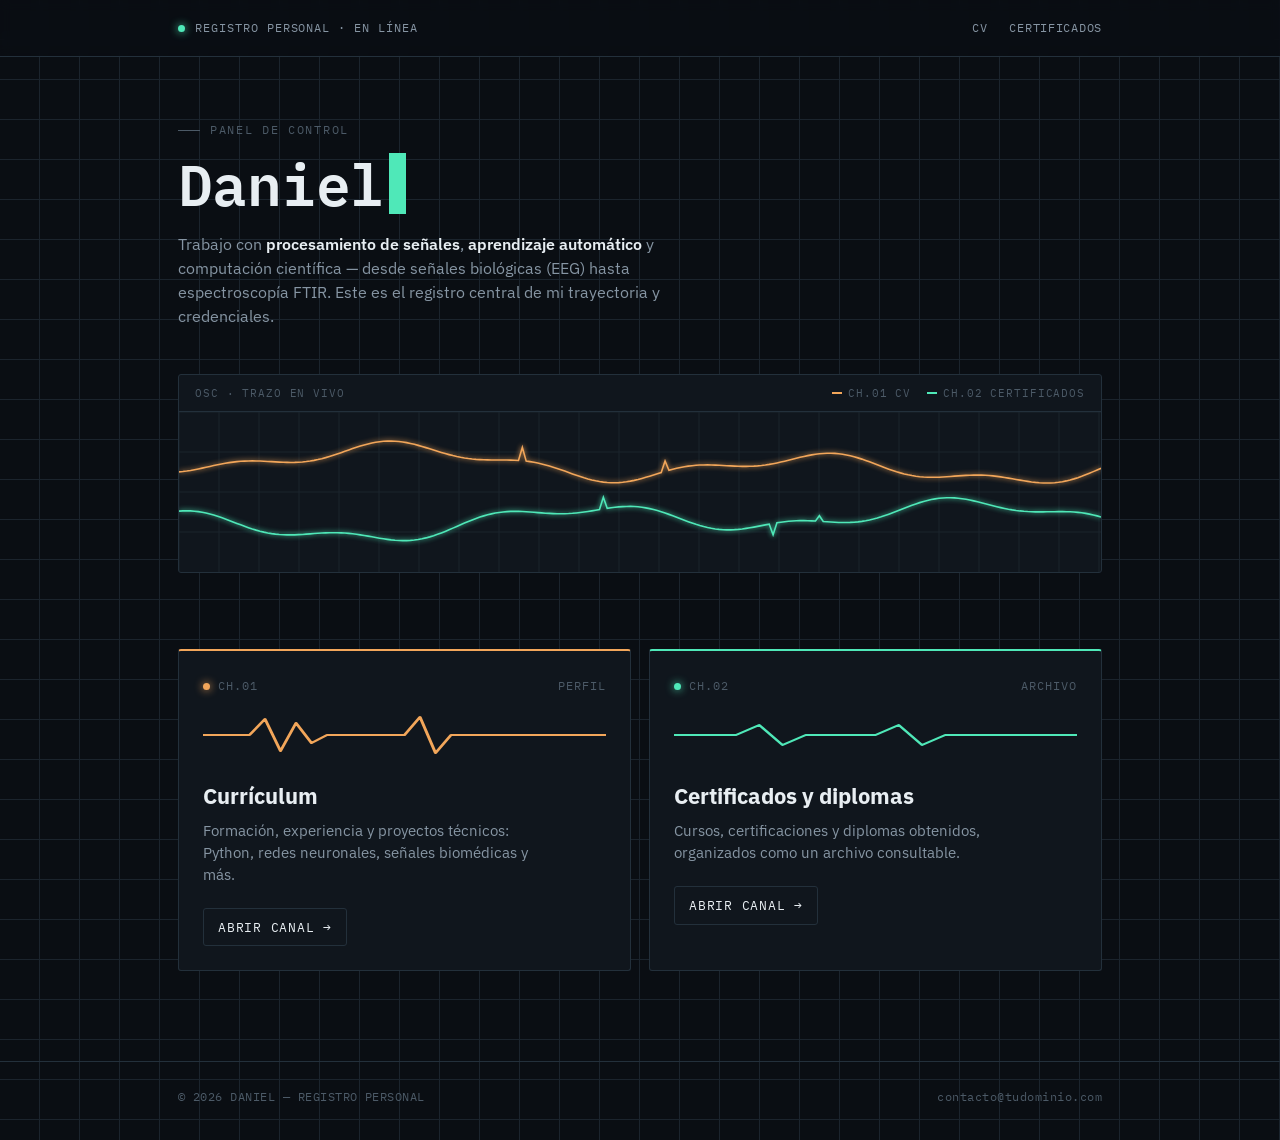
==== index.html @ ab11a5a4 "First commit" ====
<!DOCTYPE html>
<html lang="es">
<head>
<meta charset="UTF-8">
<meta name="viewport" content="width=device-width, initial-scale=1.0">
<title>Daniel — Registro personal</title>
<link rel="preconnect" href="https://fonts.googleapis.com">
<link href="https://fonts.googleapis.com/css2?family=IBM+Plex+Mono:wght@400;500;600&family=IBM+Plex+Sans:wght@400;500;600;700&display=swap" rel="stylesheet">
<link rel="stylesheet" href="styles.css">
<style>

  /* ============================================================
     HERO
     ============================================================ */
  .hero{
    padding: 64px 0 20px;
  }
  .hero h1{
    font-family: var(--font-mono);
    font-weight: 600;
    font-size: clamp(34px, 6vw, 58px);
    letter-spacing: -0.01em;
    line-height: 1.05;
  }
  .hero h1 .cursor{
    display:inline-block;
    width: 0.5ch;
    background: var(--ch2);
    margin-left: 4px;
    animation: blink 1.1s steps(1) infinite;
  }
  .hero p.role{
    margin-top: 18px;
    max-width: 560px;
    color: var(--fg-muted);
    font-size: 16px;
  }
  .hero p.role strong{ color:var(--fg); font-weight:600; }

  /* ============================================================
     SCOPE — trazo animado tipo EEG multicanal (elemento firma)
     ============================================================ */
  .scope{
    position: relative;
    margin-top: 46px;
    border: 1px solid var(--line);
    background: var(--bg-panel);
    border-radius: var(--radius);
    overflow: hidden;
  }
  .scope-head{
    display:flex; justify-content:space-between; align-items:center;
    padding: 10px 16px;
    border-bottom: 1px solid var(--line);
    font-family: var(--font-mono);
    font-size: 11px;
    letter-spacing: 0.08em;
    color: var(--fg-dim);
  }
  .scope-legend{ display:flex; gap:16px; }
  .scope-legend span{ display:flex; align-items:center; gap:6px; }
  .scope-legend i{ width:10px; height:2px; display:inline-block; }
  canvas#trace{
    display:block;
    width: 100%;
    height: 160px;
  }

  /* ============================================================
     CANALES — tarjetas de navegación (CV / Certificados)
     ============================================================ */
  .channels{
    margin-top: 56px;
    display:grid;
    grid-template-columns: 1fr 1fr;
    gap: 18px;
  }
  @media (max-width: 680px){
    .channels{ grid-template-columns: 1fr; }
  }
  .channel{
    position:relative;
    border: 1px solid var(--line);
    background: var(--bg-panel);
    border-radius: var(--radius);
    padding: 26px 24px 24px;
    transition: border-color .18s ease, transform .18s ease, background .18s ease;
  }
  .channel:hover{
    transform: translateY(-2px);
    background: var(--bg-panel-2);
  }
  .channel[data-ch="1"]{ border-top: 2px solid var(--ch1); }
  .channel[data-ch="2"]{ border-top: 2px solid var(--ch2); }

  .channel-top{
    display:flex; align-items:center; justify-content:space-between;
    font-family: var(--font-mono);
    font-size: 12px;
    letter-spacing: 0.08em;
    color: var(--fg-dim);
    margin-bottom: 18px;
  }
  .channel[data-ch="1"] .channel-top .dot{ background:var(--ch1); box-shadow:0 0 8px var(--ch1); }
  .channel[data-ch="2"] .channel-top .dot{ background:var(--ch2); box-shadow:0 0 8px var(--ch2); }
  .channel-top .dot{
    width:7px; height:7px; border-radius:50%; display:inline-block; margin-right:8px;
  }

  .channel h2{
    font-family: var(--font-sans);
    font-size: 22px;
    font-weight: 700;
    margin-bottom: 8px;
  }
  .channel p{
    color: var(--fg-muted);
    font-size: 14.5px;
    max-width: 40ch;
    margin-bottom: 22px;
  }

  .channel-icon{ width:100%; height:44px; margin-bottom:16px; }

  .open-link{
    display:inline-flex;
    align-items:center;
    gap: 8px;
    font-family: var(--font-mono);
    font-size: 12.5px;
    letter-spacing: 0.06em;
    padding: 9px 14px;
    border: 1px solid var(--line);
    border-radius: var(--radius);
    transition: border-color .15s ease, color .15s ease, gap .15s ease;
  }
  .channel[data-ch="1"] .open-link:hover{ border-color:var(--ch1); color:var(--ch1); gap:12px; }
  .channel[data-ch="2"] .open-link:hover{ border-color:var(--ch2); color:var(--ch2); gap:12px; }

  /* stretch link para toda la tarjeta */
  .channel a.stretch{ position:absolute; inset:0; z-index:1; }
  .channel .open-link{ position:relative; z-index:0; }
</style>
</head>
<body>

<header class="topbar">
  <div class="wrap">
    <div class="topbar-id"><span class="status-dot"></span> REGISTRO&nbsp;PERSONAL · EN&nbsp;LÍNEA</div>
    <nav>
      <a href="cv.html">CV</a>
      <a href="certificados.html">CERTIFICADOS</a>
    </nav>
  </div>
</header>

<main class="wrap">

  <section class="hero">
    <div class="eyebrow">Panel de control</div>
    <h1>Daniel<span class="cursor">&nbsp;</span></h1>
    <p class="role">
      Trabajo con <strong>procesamiento de señales</strong>, <strong>aprendizaje automático</strong>
      y computación científica — desde señales biológicas (EEG) hasta espectroscopía FTIR.
      Este es el registro central de mi trayectoria y credenciales.
    </p>

    <div class="scope">
      <div class="scope-head">
        <span>OSC · TRAZO&nbsp;EN&nbsp;VIVO</span>
        <div class="scope-legend">
          <span><i style="background:var(--ch1)"></i>CH.01 CV</span>
          <span><i style="background:var(--ch2)"></i>CH.02 CERTIFICADOS</span>
        </div>
      </div>
      <canvas id="trace"></canvas>
    </div>
  </section>

  <section class="channels" aria-label="Secciones del sitio">

    <article class="channel" data-ch="1">
      <a class="stretch" href="cv.html" aria-label="Abrir sección de currículum"></a>
      <div class="channel-top"><span><span class="dot"></span>CH.01</span><span>PERFIL</span></div>
      <svg class="channel-icon" viewBox="0 0 260 44" preserveAspectRatio="none" aria-hidden="true">
        <polyline points="0,22 30,22 40,6 50,38 60,10 70,30 80,22 130,22 140,4 150,40 160,22 260,22"
          fill="none" stroke="var(--ch1)" stroke-width="2" stroke-linejoin="round" stroke-linecap="round"/>
      </svg>
      <h2>Currículum</h2>
      <p>Formación, experiencia y proyectos técnicos: Python, redes neuronales, señales biomédicas y más.</p>
      <span class="open-link">ABRIR CANAL →</span>
    </article>

    <article class="channel" data-ch="2">
      <a class="stretch" href="certificados.html" aria-label="Abrir sección de certificados y diplomas"></a>
      <div class="channel-top"><span><span class="dot"></span>CH.02</span><span>ARCHIVO</span></div>
      <svg class="channel-icon" viewBox="0 0 260 44" preserveAspectRatio="none" aria-hidden="true">
        <polyline points="0,22 40,22 55,12 70,32 85,22 130,22 145,12 160,32 175,22 260,22"
          fill="none" stroke="var(--ch2)" stroke-width="2" stroke-linejoin="round" stroke-linecap="round"/>
      </svg>
      <h2>Certificados y diplomas</h2>
      <p>Cursos, certificaciones y diplomas obtenidos, organizados como un archivo consultable.</p>
      <span class="open-link">ABRIR CANAL →</span>
    </article>

  </section>

</main>

<footer>
  <div class="wrap">
    <p>© <span id="year"></span> DANIEL — REGISTRO PERSONAL</p>
    <p>contacto@tudominio.com</p>
  </div>
</footer>

<script>
  document.getElementById('year').textContent = new Date().getFullYear();

  // ---- Trazo tipo EEG/osciloscopio con dos canales -------------------
  const canvas = document.getElementById('trace');
  const ctx = canvas.getContext('2d');
  const reduceMotion = window.matchMedia('(prefers-reduced-motion: reduce)').matches;

  function resize(){
    const rect = canvas.getBoundingClientRect();
    canvas.width = rect.width * devicePixelRatio;
    canvas.height = rect.height * devicePixelRatio;
    ctx.setTransform(devicePixelRatio, 0, 0, devicePixelRatio, 0, 0);
  }
  window.addEventListener('resize', resize);
  resize();

  const gridColor = '#1B242D';
  const ch1Color = '#F2A65A';
  const ch2Color = '#4FE8B8';

  // genera un punto de ruido suave tipo señal biológica
  function makeGenerator(seed, spikeChance){
    let t = seed;
    return function(){
      t += 0.06;
      let v = Math.sin(t) * 0.35 + Math.sin(t * 2.7) * 0.15 + Math.sin(t * 0.31) * 0.2;
      if (Math.random() < spikeChance) v += (Math.random() - 0.5) * 0.9;
      return v;
    };
  }
  const gen1 = makeGenerator(0, 0.02);
  const gen2 = makeGenerator(10, 0.01);

  let buf1 = [];
  let buf2 = [];
  const N = 240;
  for (let i = 0; i < N; i++){ buf1.push(gen1()); buf2.push(gen2()); }

  function drawStatic(){
    const rect = canvas.getBoundingClientRect();
    const w = rect.width, h = rect.height;
    ctx.clearRect(0,0,w,h);
    drawGrid(w,h);
    drawLine(buf1, ch1Color, w, h, 0.32);
    drawLine(buf2, ch2Color, w, h, 0.68);
  }

  function drawGrid(w,h){
    ctx.strokeStyle = gridColor;
    ctx.lineWidth = 1;
    for(let x=0; x<w; x+=40){ ctx.beginPath(); ctx.moveTo(x,0); ctx.lineTo(x,h); ctx.stroke(); }
    for(let y=0; y<h; y+=40){ ctx.beginPath(); ctx.moveTo(0,y); ctx.lineTo(w,y); ctx.stroke(); }
  }

  function drawLine(buf, color, w, h, baselineRatio){
    const baseline = h * baselineRatio;
    const amp = h * 0.22;
    ctx.beginPath();
    ctx.strokeStyle = color;
    ctx.lineWidth = 1.6;
    ctx.shadowColor = color;
    ctx.shadowBlur = 5;
    for(let i=0; i<buf.length; i++){
      const x = (i/(buf.length-1)) * w;
      const y = baseline - buf[i] * amp;
      i === 0 ? ctx.moveTo(x,y) : ctx.lineTo(x,y);
    }
    ctx.stroke();
    ctx.shadowBlur = 0;
  }

  if (reduceMotion){
    drawStatic();
  } else {
    function tick(){
      buf1.shift(); buf1.push(gen1());
      buf2.shift(); buf2.push(gen2());
      drawStatic();
      requestAnimationFrame(tick);
    }
    tick();
  }
</script>
</body>
</html>
---- styles.css ----
/* ============================================================
   TOKENS
   Paleta inspirada en instrumentación científica: monitor EEG /
   osciloscopio en un laboratorio a oscuras.
   ============================================================ */
:root{
  --bg:            #0A0E13;
  --bg-panel:      #10161D;
  --bg-panel-2:    #141B23;
  --grid-line:     #1B242D;
  --fg:            #E8EEF2;
  --fg-muted:      #8695A3;
  --fg-dim:        #4C5A67;

  --ch1:           #F2A65A; /* canal CV — cálido, humano */
  --ch1-dim:       #6B5333;
  --ch2:           #4FE8B8; /* canal Certificados — verificado */
  --ch2-dim:       #2C6156;

  --line:          #23303B;
  --radius:        3px;

  --font-mono: 'IBM Plex Mono', ui-monospace, 'SFMono-Regular', Menlo, monospace;
  --font-sans: 'IBM Plex Sans', -apple-system, 'Segoe UI', sans-serif;
}

*{ box-sizing:border-box; margin:0; padding:0; }

html{ scroll-behavior:smooth; }

body{
  background:var(--bg);
  color:var(--fg);
  font-family:var(--font-sans);
  line-height:1.5;
  min-height:100vh;
  background-image:
    linear-gradient(var(--grid-line) 1px, transparent 1px),
    linear-gradient(90deg, var(--grid-line) 1px, transparent 1px);
  background-size: 40px 40px;
  background-position: -1px -1px;
}

a{ color:inherit; text-decoration:none; }

::selection{ background:var(--ch2-dim); color:var(--fg); }

:focus-visible{
  outline: 2px solid var(--ch2);
  outline-offset: 3px;
}

.wrap{
  max-width: 980px;
  margin: 0 auto;
  padding: 0 28px;
}

/* ============================================================
   HEADER / TOPBAR
   ============================================================ */
.topbar{
  border-bottom: 1px solid var(--line);
  background: rgba(10,14,19,0.85);
  backdrop-filter: blur(6px);
  position: sticky;
  top: 0;
  z-index: 20;
}
.topbar .wrap{
  display:flex;
  align-items:center;
  justify-content:space-between;
  height: 56px;
}
.topbar-id{
  font-family: var(--font-mono);
  font-size: 12px;
  letter-spacing: 0.08em;
  color: var(--fg-muted);
  display:flex;
  align-items:center;
  gap:10px;
}
.status-dot{
  width:7px; height:7px; border-radius:50%;
  background: var(--ch2);
  box-shadow: 0 0 8px var(--ch2);
  animation: blink 2.4s ease-in-out infinite;
}
@media (prefers-reduced-motion: reduce){
  .status-dot{ animation:none; }
}
@keyframes blink{
  0%,100%{ opacity:1; }
  50%{ opacity:0.35; }
}
.topbar nav{
  display:flex; gap:22px;
  font-family: var(--font-mono);
  font-size: 12px;
  letter-spacing: 0.06em;
  color: var(--fg-muted);
}
.topbar nav a:hover{ color:var(--fg); }

/* ============================================================
   LABELS / EYEBROWS
   ============================================================ */
.eyebrow{
  font-family: var(--font-mono);
  font-size: 12px;
  letter-spacing: 0.14em;
  text-transform: uppercase;
  color: var(--fg-dim);
  display:flex;
  align-items:center;
  gap:10px;
  margin-bottom: 14px;
}
.eyebrow::before{
  content:"";
  width: 22px; height: 1px;
  background: var(--fg-dim);
}

/* ============================================================
   FOOTER
   ============================================================ */
footer{
  border-top: 1px solid var(--line);
  margin-top: 90px;
}
footer .wrap{
  padding-top: 26px;
  padding-bottom: 34px;
  display:flex;
  justify-content:space-between;
  align-items:center;
  flex-wrap: wrap;
  gap: 12px;
}
footer p{
  font-family: var(--font-mono);
  font-size: 12px;
  color: var(--fg-dim);
  letter-spacing: 0.04em;
}
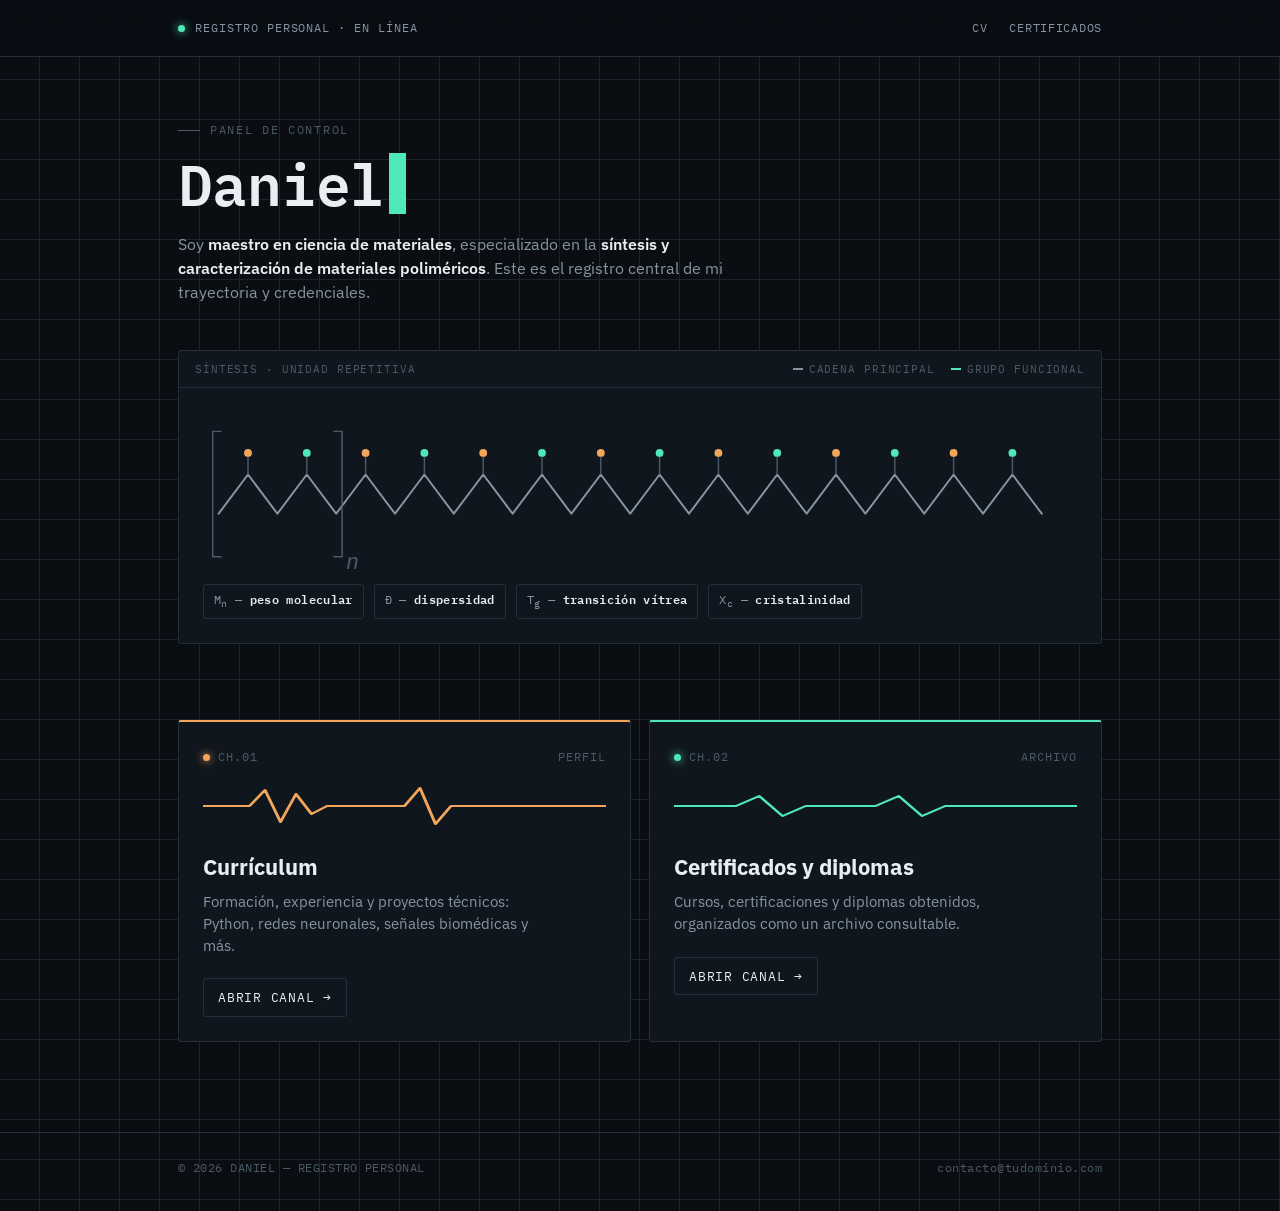
==== commit 954e5175: "index correction" ====
--- a/index.html
+++ b/index.html
@@ -38,7 +38,7 @@
   .hero p.role strong{ color:var(--fg); font-weight:600; }
 
   /* ============================================================
-     SCOPE — trazo animado tipo EEG multicanal (elemento firma)
+     PANEL DE SÍNTESIS — cadena polimérica (elemento firma)
      ============================================================ */
   .scope{
     position: relative;
@@ -60,11 +60,37 @@
   .scope-legend{ display:flex; gap:16px; }
   .scope-legend span{ display:flex; align-items:center; gap:6px; }
   .scope-legend i{ width:10px; height:2px; display:inline-block; }
-  canvas#trace{
-    display:block;
-    width: 100%;
-    height: 160px;
-  }
+
+  .polymer-panel{ padding: 26px 20px 20px; }
+  .polymer-svg{ display:block; width:100%; height:170px; overflow:visible; }
+  .polymer-svg .backbone{
+    fill:none; stroke:var(--fg-muted); stroke-width:2;
+    stroke-linecap:round; stroke-linejoin:round;
+  }
+  .polymer-svg .stub{ stroke:var(--fg-dim); stroke-width:1.5; }
+  .polymer-svg .bracket{ stroke:var(--fg-dim); stroke-width:1.5; fill:none; }
+  .polymer-svg .n-label{
+    font-family: var(--font-mono); font-style:italic; font-size:22px; fill:var(--fg-dim);
+  }
+  .polymer-svg .pendant{ animation: pulse 3.2s ease-in-out infinite; transform-origin: center; }
+  @media (prefers-reduced-motion: reduce){
+    .polymer-svg .pendant{ animation:none; }
+  }
+  @keyframes pulse{
+    0%,100%{ opacity:1; transform:scale(1); }
+    50%{ opacity:0.55; transform:scale(0.78); }
+  }
+
+  .readout-tags{
+    display:flex; flex-wrap:wrap; gap:10px;
+    padding: 0 4px 4px;
+  }
+  .readout-tags span{
+    font-family: var(--font-mono); font-size:11.5px; letter-spacing:.03em;
+    color: var(--fg-muted); border:1px solid var(--line); border-radius:var(--radius);
+    padding: 6px 10px;
+  }
+  .readout-tags span b{ color:var(--fg); font-weight:600; }
 
   /* ============================================================
      CANALES — tarjetas de navegación (CV / Certificados)
@@ -160,20 +186,75 @@
     <div class="eyebrow">Panel de control</div>
     <h1>Daniel<span class="cursor">&nbsp;</span></h1>
     <p class="role">
-      Trabajo con <strong>procesamiento de señales</strong>, <strong>aprendizaje automático</strong>
-      y computación científica — desde señales biológicas (EEG) hasta espectroscopía FTIR.
+      Soy <strong>maestro en ciencia de materiales</strong>, especializado en la
+      <strong>síntesis y caracterización de materiales poliméricos</strong>.
       Este es el registro central de mi trayectoria y credenciales.
     </p>
 
     <div class="scope">
       <div class="scope-head">
-        <span>OSC · TRAZO&nbsp;EN&nbsp;VIVO</span>
+        <span>SÍNTESIS · UNIDAD&nbsp;REPETITIVA</span>
         <div class="scope-legend">
-          <span><i style="background:var(--ch1)"></i>CH.01 CV</span>
-          <span><i style="background:var(--ch2)"></i>CH.02 CERTIFICADOS</span>
+          <span><i style="background:var(--fg-muted)"></i>CADENA PRINCIPAL</span>
+          <span><i style="background:var(--ch2)"></i>GRUPO FUNCIONAL</span>
         </div>
       </div>
-      <canvas id="trace"></canvas>
+
+      <div class="polymer-panel">
+        <svg class="polymer-svg" viewBox="0 0 900 170" preserveAspectRatio="xMidYMid meet" aria-hidden="true">
+          <path class="backbone"
+            d="M20,100 l30,-40 l30,40 l30,-40 l30,40 l30,-40 l30,40 l30,-40 l30,40 l30,-40 l30,40 l30,-40 l30,40 l30,-40 l30,40 l30,-40 l30,40 l30,-40 l30,40 l30,-40 l30,40 l30,-40 l30,40 l30,-40 l30,40 l30,-40 l30,40 l30,-40 l30,40"/>
+
+          <!-- brazos y grupos laterales en cada vértice superior -->
+          <g class="stub">
+            <line x1="50" y1="60" x2="50" y2="42"/>
+            <line x1="170" y1="60" x2="170" y2="42"/>
+            <line x1="290" y1="60" x2="290" y2="42"/>
+            <line x1="410" y1="60" x2="410" y2="42"/>
+            <line x1="530" y1="60" x2="530" y2="42"/>
+            <line x1="650" y1="60" x2="650" y2="42"/>
+            <line x1="770" y1="60" x2="770" y2="42"/>
+          </g>
+          <g class="stub">
+            <line x1="110" y1="60" x2="110" y2="42"/>
+            <line x1="230" y1="60" x2="230" y2="42"/>
+            <line x1="350" y1="60" x2="350" y2="42"/>
+            <line x1="470" y1="60" x2="470" y2="42"/>
+            <line x1="590" y1="60" x2="590" y2="42"/>
+            <line x1="710" y1="60" x2="710" y2="42"/>
+            <line x1="830" y1="60" x2="830" y2="42"/>
+          </g>
+
+          <g class="pendant" style="animation-delay:0s">
+            <circle cx="50" cy="38" r="4" fill="var(--ch1)"/>
+          </g>
+          <g class="pendant" style="animation-delay:.3s"><circle cx="110" cy="38" r="4" fill="var(--ch2)"/></g>
+          <g class="pendant" style="animation-delay:.6s"><circle cx="170" cy="38" r="4" fill="var(--ch1)"/></g>
+          <g class="pendant" style="animation-delay:.9s"><circle cx="230" cy="38" r="4" fill="var(--ch2)"/></g>
+          <g class="pendant" style="animation-delay:1.2s"><circle cx="290" cy="38" r="4" fill="var(--ch1)"/></g>
+          <g class="pendant" style="animation-delay:1.5s"><circle cx="350" cy="38" r="4" fill="var(--ch2)"/></g>
+          <g class="pendant" style="animation-delay:1.8s"><circle cx="410" cy="38" r="4" fill="var(--ch1)"/></g>
+          <g class="pendant" style="animation-delay:2.1s"><circle cx="470" cy="38" r="4" fill="var(--ch2)"/></g>
+          <g class="pendant" style="animation-delay:2.4s"><circle cx="530" cy="38" r="4" fill="var(--ch1)"/></g>
+          <g class="pendant" style="animation-delay:2.7s"><circle cx="590" cy="38" r="4" fill="var(--ch2)"/></g>
+          <g class="pendant" style="animation-delay:3.0s"><circle cx="650" cy="38" r="4" fill="var(--ch1)"/></g>
+          <g class="pendant" style="animation-delay:.15s"><circle cx="710" cy="38" r="4" fill="var(--ch2)"/></g>
+          <g class="pendant" style="animation-delay:.45s"><circle cx="770" cy="38" r="4" fill="var(--ch1)"/></g>
+          <g class="pendant" style="animation-delay:.75s"><circle cx="830" cy="38" r="4" fill="var(--ch2)"/></g>
+
+          <!-- notación de unidad repetitiva: corchetes + subíndice n -->
+          <path class="bracket" d="M23,16 L14,16 L14,144 L23,144"/>
+          <path class="bracket" d="M137,16 L146,16 L146,144 L137,144"/>
+          <text class="n-label" x="150" y="156">n</text>
+        </svg>
+
+        <div class="readout-tags">
+          <span>M<sub>n</sub> — <b>peso molecular</b></span>
+          <span>Đ — <b>dispersidad</b></span>
+          <span>T<sub>g</sub> — <b>transición vítrea</b></span>
+          <span>X<sub>c</sub> — <b>cristalinidad</b></span>
+        </div>
+      </div>
     </div>
   </section>
 
@@ -216,87 +297,6 @@
 
 <script>
   document.getElementById('year').textContent = new Date().getFullYear();
-
-  // ---- Trazo tipo EEG/osciloscopio con dos canales -------------------
-  const canvas = document.getElementById('trace');
-  const ctx = canvas.getContext('2d');
-  const reduceMotion = window.matchMedia('(prefers-reduced-motion: reduce)').matches;
-
-  function resize(){
-    const rect = canvas.getBoundingClientRect();
-    canvas.width = rect.width * devicePixelRatio;
-    canvas.height = rect.height * devicePixelRatio;
-    ctx.setTransform(devicePixelRatio, 0, 0, devicePixelRatio, 0, 0);
-  }
-  window.addEventListener('resize', resize);
-  resize();
-
-  const gridColor = '#1B242D';
-  const ch1Color = '#F2A65A';
-  const ch2Color = '#4FE8B8';
-
-  // genera un punto de ruido suave tipo señal biológica
-  function makeGenerator(seed, spikeChance){
-    let t = seed;
-    return function(){
-      t += 0.06;
-      let v = Math.sin(t) * 0.35 + Math.sin(t * 2.7) * 0.15 + Math.sin(t * 0.31) * 0.2;
-      if (Math.random() < spikeChance) v += (Math.random() - 0.5) * 0.9;
-      return v;
-    };
-  }
-  const gen1 = makeGenerator(0, 0.02);
-  const gen2 = makeGenerator(10, 0.01);
-
-  let buf1 = [];
-  let buf2 = [];
-  const N = 240;
-  for (let i = 0; i < N; i++){ buf1.push(gen1()); buf2.push(gen2()); }
-
-  function drawStatic(){
-    const rect = canvas.getBoundingClientRect();
-    const w = rect.width, h = rect.height;
-    ctx.clearRect(0,0,w,h);
-    drawGrid(w,h);
-    drawLine(buf1, ch1Color, w, h, 0.32);
-    drawLine(buf2, ch2Color, w, h, 0.68);
-  }
-
-  function drawGrid(w,h){
-    ctx.strokeStyle = gridColor;
-    ctx.lineWidth = 1;
-    for(let x=0; x<w; x+=40){ ctx.beginPath(); ctx.moveTo(x,0); ctx.lineTo(x,h); ctx.stroke(); }
-    for(let y=0; y<h; y+=40){ ctx.beginPath(); ctx.moveTo(0,y); ctx.lineTo(w,y); ctx.stroke(); }
-  }
-
-  function drawLine(buf, color, w, h, baselineRatio){
-    const baseline = h * baselineRatio;
-    const amp = h * 0.22;
-    ctx.beginPath();
-    ctx.strokeStyle = color;
-    ctx.lineWidth = 1.6;
-    ctx.shadowColor = color;
-    ctx.shadowBlur = 5;
-    for(let i=0; i<buf.length; i++){
-      const x = (i/(buf.length-1)) * w;
-      const y = baseline - buf[i] * amp;
-      i === 0 ? ctx.moveTo(x,y) : ctx.lineTo(x,y);
-    }
-    ctx.stroke();
-    ctx.shadowBlur = 0;
-  }
-
-  if (reduceMotion){
-    drawStatic();
-  } else {
-    function tick(){
-      buf1.shift(); buf1.push(gen1());
-      buf2.shift(); buf2.push(gen2());
-      drawStatic();
-      requestAnimationFrame(tick);
-    }
-    tick();
-  }
 </script>
 </body>
 </html>
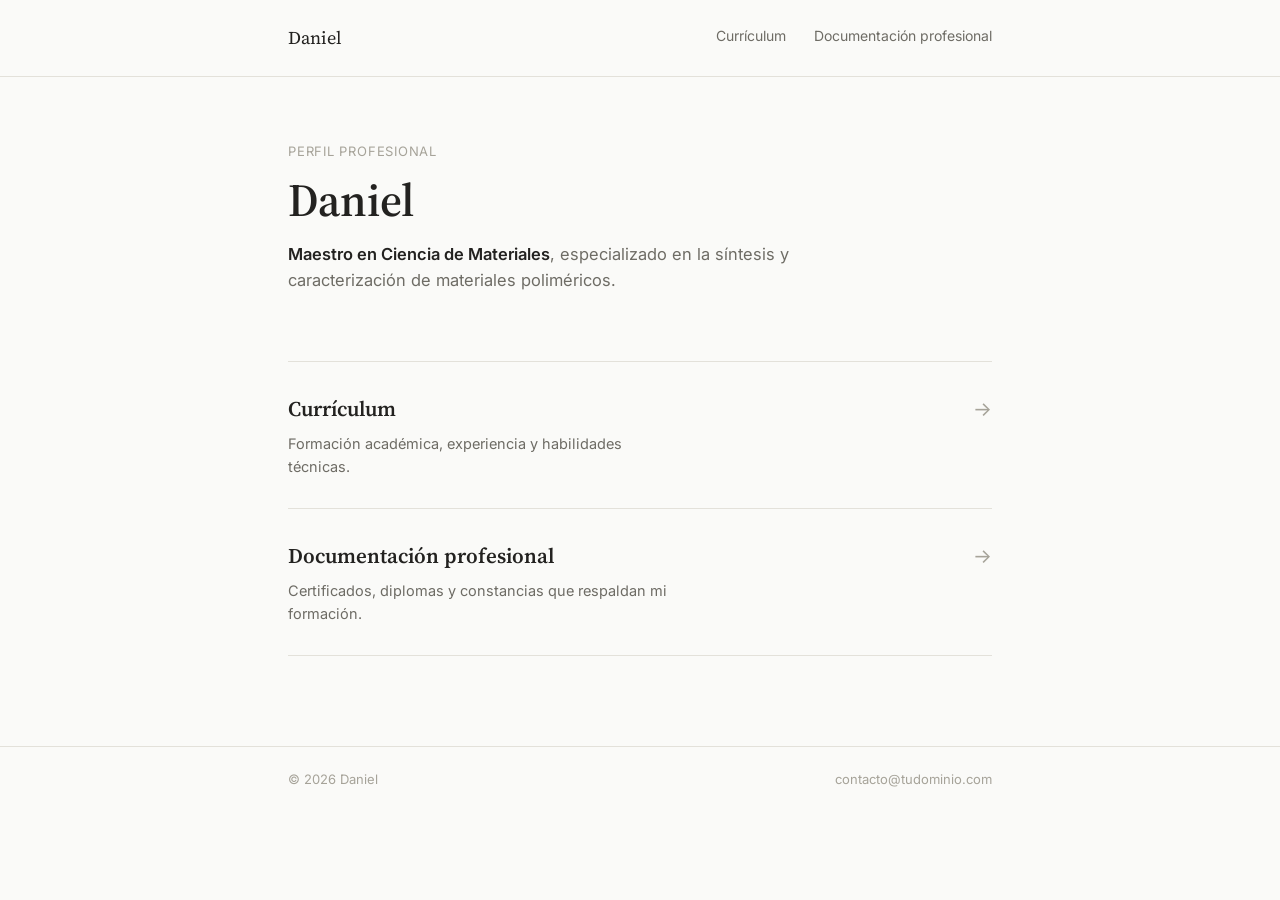
==== commit d0c97edc: "reworked commit" ====
--- a/index.html
+++ b/index.html
@@ -3,179 +3,71 @@
 <head>
 <meta charset="UTF-8">
 <meta name="viewport" content="width=device-width, initial-scale=1.0">
-<title>Daniel — Registro personal</title>
+<title>Daniel — Perfil profesional</title>
 <link rel="preconnect" href="https://fonts.googleapis.com">
-<link href="https://fonts.googleapis.com/css2?family=IBM+Plex+Mono:wght@400;500;600&family=IBM+Plex+Sans:wght@400;500;600;700&display=swap" rel="stylesheet">
+<link href="https://fonts.googleapis.com/css2?family=Source+Serif+4:opsz,wght@8..60,400;8..60,600&family=Inter:wght@400;500;600&display=swap" rel="stylesheet">
 <link rel="stylesheet" href="styles.css">
 <style>
+  .hero{ padding: 64px 0 12px; }
+  .hero h1{
+    font-family: var(--font-serif);
+    font-weight: 600;
+    font-size: clamp(32px, 5.5vw, 46px);
+    line-height: 1.15;
+    color: var(--text);
+  }
+  .hero p.subtitle{
+    margin-top: 14px;
+    max-width: 54ch;
+    color: var(--text-muted);
+    font-size: 16.5px;
+  }
+  .hero p.subtitle strong{ color: var(--text); font-weight:600; }
 
-  /* ============================================================
-     HERO
-     ============================================================ */
-  .hero{
-    padding: 64px 0 20px;
+  .index-list{
+    margin-top: 56px;
+    border-top: 1px solid var(--border);
   }
-  .hero h1{
-    font-family: var(--font-mono);
+  .index-item{
+    display:flex;
+    align-items:baseline;
+    justify-content:space-between;
+    gap: 24px;
+    padding: 30px 0;
+    border-bottom: 1px solid var(--border);
+    transition: padding-left .15s ease;
+  }
+  .index-item:hover{ padding-left: 6px; }
+  .index-item .item-main h2{
+    font-family: var(--font-serif);
+    font-size: 21px;
     font-weight: 600;
-    font-size: clamp(34px, 6vw, 58px);
-    letter-spacing: -0.01em;
-    line-height: 1.05;
+    margin-bottom: 6px;
   }
-  .hero h1 .cursor{
-    display:inline-block;
-    width: 0.5ch;
-    background: var(--ch2);
-    margin-left: 4px;
-    animation: blink 1.1s steps(1) infinite;
+  .index-item .item-main p{
+    color: var(--text-muted);
+    font-size: 14.5px;
+    max-width: 44ch;
   }
-  .hero p.role{
-    margin-top: 18px;
-    max-width: 560px;
-    color: var(--fg-muted);
-    font-size: 16px;
+  .index-item .item-arrow{
+    font-size: 20px;
+    color: var(--text-dim);
+    transition: color .15s ease, transform .15s ease;
+    white-space: nowrap;
   }
-  .hero p.role strong{ color:var(--fg); font-weight:600; }
-
-  /* ============================================================
-     PANEL DE SÍNTESIS — cadena polimérica (elemento firma)
-     ============================================================ */
-  .scope{
-    position: relative;
-    margin-top: 46px;
-    border: 1px solid var(--line);
-    background: var(--bg-panel);
-    border-radius: var(--radius);
-    overflow: hidden;
-  }
-  .scope-head{
-    display:flex; justify-content:space-between; align-items:center;
-    padding: 10px 16px;
-    border-bottom: 1px solid var(--line);
-    font-family: var(--font-mono);
-    font-size: 11px;
-    letter-spacing: 0.08em;
-    color: var(--fg-dim);
-  }
-  .scope-legend{ display:flex; gap:16px; }
-  .scope-legend span{ display:flex; align-items:center; gap:6px; }
-  .scope-legend i{ width:10px; height:2px; display:inline-block; }
-
-  .polymer-panel{ padding: 26px 20px 20px; }
-  .polymer-svg{ display:block; width:100%; height:170px; overflow:visible; }
-  .polymer-svg .backbone{
-    fill:none; stroke:var(--fg-muted); stroke-width:2;
-    stroke-linecap:round; stroke-linejoin:round;
-  }
-  .polymer-svg .stub{ stroke:var(--fg-dim); stroke-width:1.5; }
-  .polymer-svg .bracket{ stroke:var(--fg-dim); stroke-width:1.5; fill:none; }
-  .polymer-svg .n-label{
-    font-family: var(--font-mono); font-style:italic; font-size:22px; fill:var(--fg-dim);
-  }
-  .polymer-svg .pendant{ animation: pulse 3.2s ease-in-out infinite; transform-origin: center; }
-  @media (prefers-reduced-motion: reduce){
-    .polymer-svg .pendant{ animation:none; }
-  }
-  @keyframes pulse{
-    0%,100%{ opacity:1; transform:scale(1); }
-    50%{ opacity:0.55; transform:scale(0.78); }
-  }
-
-  .readout-tags{
-    display:flex; flex-wrap:wrap; gap:10px;
-    padding: 0 4px 4px;
-  }
-  .readout-tags span{
-    font-family: var(--font-mono); font-size:11.5px; letter-spacing:.03em;
-    color: var(--fg-muted); border:1px solid var(--line); border-radius:var(--radius);
-    padding: 6px 10px;
-  }
-  .readout-tags span b{ color:var(--fg); font-weight:600; }
-
-  /* ============================================================
-     CANALES — tarjetas de navegación (CV / Certificados)
-     ============================================================ */
-  .channels{
-    margin-top: 56px;
-    display:grid;
-    grid-template-columns: 1fr 1fr;
-    gap: 18px;
-  }
-  @media (max-width: 680px){
-    .channels{ grid-template-columns: 1fr; }
-  }
-  .channel{
-    position:relative;
-    border: 1px solid var(--line);
-    background: var(--bg-panel);
-    border-radius: var(--radius);
-    padding: 26px 24px 24px;
-    transition: border-color .18s ease, transform .18s ease, background .18s ease;
-  }
-  .channel:hover{
-    transform: translateY(-2px);
-    background: var(--bg-panel-2);
-  }
-  .channel[data-ch="1"]{ border-top: 2px solid var(--ch1); }
-  .channel[data-ch="2"]{ border-top: 2px solid var(--ch2); }
-
-  .channel-top{
-    display:flex; align-items:center; justify-content:space-between;
-    font-family: var(--font-mono);
-    font-size: 12px;
-    letter-spacing: 0.08em;
-    color: var(--fg-dim);
-    margin-bottom: 18px;
-  }
-  .channel[data-ch="1"] .channel-top .dot{ background:var(--ch1); box-shadow:0 0 8px var(--ch1); }
-  .channel[data-ch="2"] .channel-top .dot{ background:var(--ch2); box-shadow:0 0 8px var(--ch2); }
-  .channel-top .dot{
-    width:7px; height:7px; border-radius:50%; display:inline-block; margin-right:8px;
-  }
-
-  .channel h2{
-    font-family: var(--font-sans);
-    font-size: 22px;
-    font-weight: 700;
-    margin-bottom: 8px;
-  }
-  .channel p{
-    color: var(--fg-muted);
-    font-size: 14.5px;
-    max-width: 40ch;
-    margin-bottom: 22px;
-  }
-
-  .channel-icon{ width:100%; height:44px; margin-bottom:16px; }
-
-  .open-link{
-    display:inline-flex;
-    align-items:center;
-    gap: 8px;
-    font-family: var(--font-mono);
-    font-size: 12.5px;
-    letter-spacing: 0.06em;
-    padding: 9px 14px;
-    border: 1px solid var(--line);
-    border-radius: var(--radius);
-    transition: border-color .15s ease, color .15s ease, gap .15s ease;
-  }
-  .channel[data-ch="1"] .open-link:hover{ border-color:var(--ch1); color:var(--ch1); gap:12px; }
-  .channel[data-ch="2"] .open-link:hover{ border-color:var(--ch2); color:var(--ch2); gap:12px; }
-
-  /* stretch link para toda la tarjeta */
-  .channel a.stretch{ position:absolute; inset:0; z-index:1; }
-  .channel .open-link{ position:relative; z-index:0; }
+  .index-item:hover .item-arrow{ color: var(--accent); transform: translateX(3px); }
+  .index-item a.stretch{ position:absolute; inset:0; }
+  .index-item{ position:relative; }
 </style>
 </head>
 <body>
 
 <header class="topbar">
   <div class="wrap">
-    <div class="topbar-id"><span class="status-dot"></span> REGISTRO&nbsp;PERSONAL · EN&nbsp;LÍNEA</div>
+    <div class="brand">Daniel</div>
     <nav>
-      <a href="cv.html">CV</a>
-      <a href="certificados.html">CERTIFICADOS</a>
+      <a href="cv.html">Currículum</a>
+      <a href="certificados.html">Documentación profesional</a>
     </nav>
   </div>
 </header>
@@ -183,105 +75,32 @@
 <main class="wrap">
 
   <section class="hero">
-    <div class="eyebrow">Panel de control</div>
-    <h1>Daniel<span class="cursor">&nbsp;</span></h1>
-    <p class="role">
-      Soy <strong>maestro en ciencia de materiales</strong>, especializado en la
-      <strong>síntesis y caracterización de materiales poliméricos</strong>.
-      Este es el registro central de mi trayectoria y credenciales.
+    <p class="eyebrow">Perfil profesional</p>
+    <h1>Daniel</h1>
+    <p class="subtitle">
+      <strong>Maestro en Ciencia de Materiales</strong>, especializado en la
+      síntesis y caracterización de materiales poliméricos.
     </p>
-
-    <div class="scope">
-      <div class="scope-head">
-        <span>SÍNTESIS · UNIDAD&nbsp;REPETITIVA</span>
-        <div class="scope-legend">
-          <span><i style="background:var(--fg-muted)"></i>CADENA PRINCIPAL</span>
-          <span><i style="background:var(--ch2)"></i>GRUPO FUNCIONAL</span>
-        </div>
-      </div>
-
-      <div class="polymer-panel">
-        <svg class="polymer-svg" viewBox="0 0 900 170" preserveAspectRatio="xMidYMid meet" aria-hidden="true">
-          <path class="backbone"
-            d="M20,100 l30,-40 l30,40 l30,-40 l30,40 l30,-40 l30,40 l30,-40 l30,40 l30,-40 l30,40 l30,-40 l30,40 l30,-40 l30,40 l30,-40 l30,40 l30,-40 l30,40 l30,-40 l30,40 l30,-40 l30,40 l30,-40 l30,40 l30,-40 l30,40 l30,-40 l30,40"/>
-
-          <!-- brazos y grupos laterales en cada vértice superior -->
-          <g class="stub">
-            <line x1="50" y1="60" x2="50" y2="42"/>
-            <line x1="170" y1="60" x2="170" y2="42"/>
-            <line x1="290" y1="60" x2="290" y2="42"/>
-            <line x1="410" y1="60" x2="410" y2="42"/>
-            <line x1="530" y1="60" x2="530" y2="42"/>
-            <line x1="650" y1="60" x2="650" y2="42"/>
-            <line x1="770" y1="60" x2="770" y2="42"/>
-          </g>
-          <g class="stub">
-            <line x1="110" y1="60" x2="110" y2="42"/>
-            <line x1="230" y1="60" x2="230" y2="42"/>
-            <line x1="350" y1="60" x2="350" y2="42"/>
-            <line x1="470" y1="60" x2="470" y2="42"/>
-            <line x1="590" y1="60" x2="590" y2="42"/>
-            <line x1="710" y1="60" x2="710" y2="42"/>
-            <line x1="830" y1="60" x2="830" y2="42"/>
-          </g>
-
-          <g class="pendant" style="animation-delay:0s">
-            <circle cx="50" cy="38" r="4" fill="var(--ch1)"/>
-          </g>
-          <g class="pendant" style="animation-delay:.3s"><circle cx="110" cy="38" r="4" fill="var(--ch2)"/></g>
-          <g class="pendant" style="animation-delay:.6s"><circle cx="170" cy="38" r="4" fill="var(--ch1)"/></g>
-          <g class="pendant" style="animation-delay:.9s"><circle cx="230" cy="38" r="4" fill="var(--ch2)"/></g>
-          <g class="pendant" style="animation-delay:1.2s"><circle cx="290" cy="38" r="4" fill="var(--ch1)"/></g>
-          <g class="pendant" style="animation-delay:1.5s"><circle cx="350" cy="38" r="4" fill="var(--ch2)"/></g>
-          <g class="pendant" style="animation-delay:1.8s"><circle cx="410" cy="38" r="4" fill="var(--ch1)"/></g>
-          <g class="pendant" style="animation-delay:2.1s"><circle cx="470" cy="38" r="4" fill="var(--ch2)"/></g>
-          <g class="pendant" style="animation-delay:2.4s"><circle cx="530" cy="38" r="4" fill="var(--ch1)"/></g>
-          <g class="pendant" style="animation-delay:2.7s"><circle cx="590" cy="38" r="4" fill="var(--ch2)"/></g>
-          <g class="pendant" style="animation-delay:3.0s"><circle cx="650" cy="38" r="4" fill="var(--ch1)"/></g>
-          <g class="pendant" style="animation-delay:.15s"><circle cx="710" cy="38" r="4" fill="var(--ch2)"/></g>
-          <g class="pendant" style="animation-delay:.45s"><circle cx="770" cy="38" r="4" fill="var(--ch1)"/></g>
-          <g class="pendant" style="animation-delay:.75s"><circle cx="830" cy="38" r="4" fill="var(--ch2)"/></g>
-
-          <!-- notación de unidad repetitiva: corchetes + subíndice n -->
-          <path class="bracket" d="M23,16 L14,16 L14,144 L23,144"/>
-          <path class="bracket" d="M137,16 L146,16 L146,144 L137,144"/>
-          <text class="n-label" x="150" y="156">n</text>
-        </svg>
-
-        <div class="readout-tags">
-          <span>M<sub>n</sub> — <b>peso molecular</b></span>
-          <span>Đ — <b>dispersidad</b></span>
-          <span>T<sub>g</sub> — <b>transición vítrea</b></span>
-          <span>X<sub>c</sub> — <b>cristalinidad</b></span>
-        </div>
-      </div>
-    </div>
   </section>
 
-  <section class="channels" aria-label="Secciones del sitio">
+  <section class="index-list" aria-label="Secciones del sitio">
 
-    <article class="channel" data-ch="1">
-      <a class="stretch" href="cv.html" aria-label="Abrir sección de currículum"></a>
-      <div class="channel-top"><span><span class="dot"></span>CH.01</span><span>PERFIL</span></div>
-      <svg class="channel-icon" viewBox="0 0 260 44" preserveAspectRatio="none" aria-hidden="true">
-        <polyline points="0,22 30,22 40,6 50,38 60,10 70,30 80,22 130,22 140,4 150,40 160,22 260,22"
-          fill="none" stroke="var(--ch1)" stroke-width="2" stroke-linejoin="round" stroke-linecap="round"/>
-      </svg>
-      <h2>Currículum</h2>
-      <p>Formación, experiencia y proyectos técnicos: Python, redes neuronales, señales biomédicas y más.</p>
-      <span class="open-link">ABRIR CANAL →</span>
+    <article class="index-item">
+      <a class="stretch" href="cv.html" aria-label="Ir a Currículum"></a>
+      <div class="item-main">
+        <h2>Currículum</h2>
+        <p>Formación académica, experiencia y habilidades técnicas.</p>
+      </div>
+      <span class="item-arrow">→</span>
     </article>
 
-    <article class="channel" data-ch="2">
-      <a class="stretch" href="certificados.html" aria-label="Abrir sección de certificados y diplomas"></a>
-      <div class="channel-top"><span><span class="dot"></span>CH.02</span><span>ARCHIVO</span></div>
-      <svg class="channel-icon" viewBox="0 0 260 44" preserveAspectRatio="none" aria-hidden="true">
-        <polyline points="0,22 40,22 55,12 70,32 85,22 130,22 145,12 160,32 175,22 260,22"
-          fill="none" stroke="var(--ch2)" stroke-width="2" stroke-linejoin="round" stroke-linecap="round"/>
-      </svg>
-      <h2>Certificados y diplomas</h2>
-      <p>Cursos, certificaciones y diplomas obtenidos, organizados como un archivo consultable.</p>
-      <span class="open-link">ABRIR CANAL →</span>
+    <article class="index-item">
+      <a class="stretch" href="certificados.html" aria-label="Ir a Documentación profesional"></a>
+      <div class="item-main">
+        <h2>Documentación profesional</h2>
+        <p>Certificados, diplomas y constancias que respaldan mi formación.</p>
+      </div>
+      <span class="item-arrow">→</span>
     </article>
 
   </section>
@@ -290,13 +109,11 @@
 
 <footer>
   <div class="wrap">
-    <p>© <span id="year"></span> DANIEL — REGISTRO PERSONAL</p>
+    <p>© <span id="year"></span> Daniel</p>
     <p>contacto@tudominio.com</p>
   </div>
 </footer>
 
-<script>
-  document.getElementById('year').textContent = new Date().getFullYear();
-</script>
+<script>document.getElementById('year').textContent = new Date().getFullYear();</script>
 </body>
 </html>
--- a/styles.css
+++ b/styles.css
@@ -1,27 +1,19 @@
 /* ============================================================
-   TOKENS
-   Paleta inspirada en instrumentación científica: monitor EEG /
-   osciloscopio en un laboratorio a oscuras.
+   TOKENS — paleta sobria y profesional
    ============================================================ */
 :root{
-  --bg:            #0A0E13;
-  --bg-panel:      #10161D;
-  --bg-panel-2:    #141B23;
-  --grid-line:     #1B242D;
-  --fg:            #E8EEF2;
-  --fg-muted:      #8695A3;
-  --fg-dim:        #4C5A67;
+  --bg:          #FAFAF8;
+  --surface:     #FFFFFF;
+  --border:      #E3E1DA;
+  --text:        #232220;
+  --text-muted:  #6E6C65;
+  --text-dim:    #A6A399;
+  --accent:      #2F4858; /* azul pizarra — color principal */
+  --accent-soft: #EEF2F4;
+  --radius:      4px;
 
-  --ch1:           #F2A65A; /* canal CV — cálido, humano */
-  --ch1-dim:       #6B5333;
-  --ch2:           #4FE8B8; /* canal Certificados — verificado */
-  --ch2-dim:       #2C6156;
-
-  --line:          #23303B;
-  --radius:        3px;
-
-  --font-mono: 'IBM Plex Mono', ui-monospace, 'SFMono-Regular', Menlo, monospace;
-  --font-sans: 'IBM Plex Sans', -apple-system, 'Segoe UI', sans-serif;
+  --font-serif: 'Source Serif 4', Georgia, 'Times New Roman', serif;
+  --font-sans:  'Inter', -apple-system, 'Segoe UI', sans-serif;
 }
 
 *{ box-sizing:border-box; margin:0; padding:0; }
@@ -29,120 +21,83 @@
 html{ scroll-behavior:smooth; }
 
 body{
-  background:var(--bg);
-  color:var(--fg);
-  font-family:var(--font-sans);
-  line-height:1.5;
-  min-height:100vh;
-  background-image:
-    linear-gradient(var(--grid-line) 1px, transparent 1px),
-    linear-gradient(90deg, var(--grid-line) 1px, transparent 1px);
-  background-size: 40px 40px;
-  background-position: -1px -1px;
+  background: var(--bg);
+  color: var(--text);
+  font-family: var(--font-sans);
+  line-height: 1.6;
+  min-height: 100vh;
 }
 
 a{ color:inherit; text-decoration:none; }
 
-::selection{ background:var(--ch2-dim); color:var(--fg); }
+::selection{ background: var(--accent-soft); color: var(--accent); }
 
 :focus-visible{
-  outline: 2px solid var(--ch2);
+  outline: 2px solid var(--accent);
   outline-offset: 3px;
 }
 
 .wrap{
-  max-width: 980px;
+  max-width: 760px;
   margin: 0 auto;
   padding: 0 28px;
 }
 
 /* ============================================================
-   HEADER / TOPBAR
+   HEADER
    ============================================================ */
 .topbar{
-  border-bottom: 1px solid var(--line);
-  background: rgba(10,14,19,0.85);
-  backdrop-filter: blur(6px);
-  position: sticky;
-  top: 0;
-  z-index: 20;
+  border-bottom: 1px solid var(--border);
+  background: var(--bg);
 }
 .topbar .wrap{
   display:flex;
   align-items:center;
   justify-content:space-between;
-  height: 56px;
+  height: 76px;
 }
-.topbar-id{
-  font-family: var(--font-mono);
-  font-size: 12px;
-  letter-spacing: 0.08em;
-  color: var(--fg-muted);
-  display:flex;
-  align-items:center;
-  gap:10px;
-}
-.status-dot{
-  width:7px; height:7px; border-radius:50%;
-  background: var(--ch2);
-  box-shadow: 0 0 8px var(--ch2);
-  animation: blink 2.4s ease-in-out infinite;
-}
-@media (prefers-reduced-motion: reduce){
-  .status-dot{ animation:none; }
-}
-@keyframes blink{
-  0%,100%{ opacity:1; }
-  50%{ opacity:0.35; }
+.brand{
+  font-family: var(--font-serif);
+  font-size: 18px;
+  color: var(--text);
 }
 .topbar nav{
-  display:flex; gap:22px;
-  font-family: var(--font-mono);
-  font-size: 12px;
-  letter-spacing: 0.06em;
-  color: var(--fg-muted);
+  display:flex; gap: 28px;
+  font-size: 14px;
+  color: var(--text-muted);
 }
-.topbar nav a:hover{ color:var(--fg); }
+.topbar nav a{ border-bottom: 1px solid transparent; padding-bottom: 3px; }
+.topbar nav a:hover{ color: var(--accent); border-bottom-color: var(--accent); }
+.topbar nav a.active{ color: var(--accent); border-bottom-color: var(--accent); }
 
 /* ============================================================
-   LABELS / EYEBROWS
+   LABELS
    ============================================================ */
 .eyebrow{
-  font-family: var(--font-mono);
-  font-size: 12px;
-  letter-spacing: 0.14em;
+  font-size: 13px;
+  letter-spacing: 0.06em;
   text-transform: uppercase;
-  color: var(--fg-dim);
-  display:flex;
-  align-items:center;
-  gap:10px;
-  margin-bottom: 14px;
-}
-.eyebrow::before{
-  content:"";
-  width: 22px; height: 1px;
-  background: var(--fg-dim);
+  color: var(--text-dim);
+  margin-bottom: 12px;
 }
 
 /* ============================================================
    FOOTER
    ============================================================ */
 footer{
-  border-top: 1px solid var(--line);
+  border-top: 1px solid var(--border);
   margin-top: 90px;
 }
 footer .wrap{
-  padding-top: 26px;
+  padding-top: 22px;
   padding-bottom: 34px;
   display:flex;
   justify-content:space-between;
   align-items:center;
   flex-wrap: wrap;
-  gap: 12px;
+  gap: 10px;
 }
 footer p{
-  font-family: var(--font-mono);
-  font-size: 12px;
-  color: var(--fg-dim);
-  letter-spacing: 0.04em;
+  font-size: 13px;
+  color: var(--text-dim);
 }
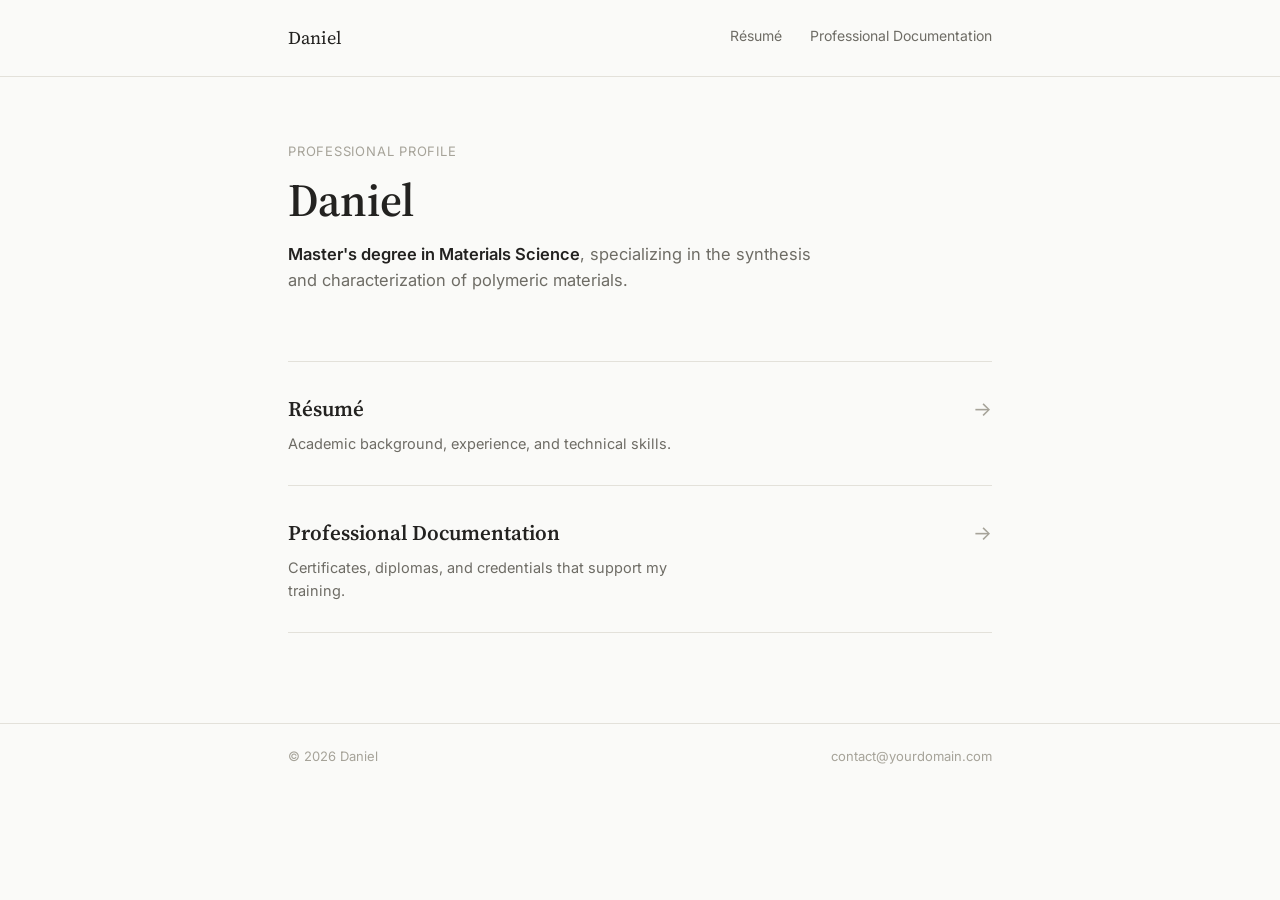
==== commit 7f789fcf: "cambio de lenguaje" ====
--- a/index.html
+++ b/index.html
@@ -1,9 +1,9 @@
 <!DOCTYPE html>
-<html lang="es">
+<html lang="en">
 <head>
 <meta charset="UTF-8">
 <meta name="viewport" content="width=device-width, initial-scale=1.0">
-<title>Daniel — Perfil profesional</title>
+<title>Daniel — Professional Profile</title>
 <link rel="preconnect" href="https://fonts.googleapis.com">
 <link href="https://fonts.googleapis.com/css2?family=Source+Serif+4:opsz,wght@8..60,400;8..60,600&family=Inter:wght@400;500;600&display=swap" rel="stylesheet">
 <link rel="stylesheet" href="styles.css">
@@ -66,8 +66,8 @@
   <div class="wrap">
     <div class="brand">Daniel</div>
     <nav>
-      <a href="cv.html">Currículum</a>
-      <a href="certificados.html">Documentación profesional</a>
+      <a href="cv.html">Résumé</a>
+      <a href="certificados.html">Professional Documentation</a>
     </nav>
   </div>
 </header>
@@ -75,30 +75,30 @@
 <main class="wrap">
 
   <section class="hero">
-    <p class="eyebrow">Perfil profesional</p>
+    <p class="eyebrow">Professional profile</p>
     <h1>Daniel</h1>
     <p class="subtitle">
-      <strong>Maestro en Ciencia de Materiales</strong>, especializado en la
-      síntesis y caracterización de materiales poliméricos.
+      <strong>Master's degree in Materials Science</strong>, specializing in the
+      synthesis and characterization of polymeric materials.
     </p>
   </section>
 
-  <section class="index-list" aria-label="Secciones del sitio">
+  <section class="index-list" aria-label="Site sections">
 
     <article class="index-item">
-      <a class="stretch" href="cv.html" aria-label="Ir a Currículum"></a>
+      <a class="stretch" href="cv.html" aria-label="Go to Résumé"></a>
       <div class="item-main">
-        <h2>Currículum</h2>
-        <p>Formación académica, experiencia y habilidades técnicas.</p>
+        <h2>Résumé</h2>
+        <p>Academic background, experience, and technical skills.</p>
       </div>
       <span class="item-arrow">→</span>
     </article>
 
     <article class="index-item">
-      <a class="stretch" href="certificados.html" aria-label="Ir a Documentación profesional"></a>
+      <a class="stretch" href="certificados.html" aria-label="Go to Professional Documentation"></a>
       <div class="item-main">
-        <h2>Documentación profesional</h2>
-        <p>Certificados, diplomas y constancias que respaldan mi formación.</p>
+        <h2>Professional Documentation</h2>
+        <p>Certificates, diplomas, and credentials that support my training.</p>
       </div>
       <span class="item-arrow">→</span>
     </article>
@@ -110,7 +110,7 @@
 <footer>
   <div class="wrap">
     <p>© <span id="year"></span> Daniel</p>
-    <p>contacto@tudominio.com</p>
+    <p>contact@yourdomain.com</p>
   </div>
 </footer>
 
--- a/styles.css
+++ b/styles.css
@@ -1,5 +1,5 @@
 /* ============================================================
-   TOKENS — paleta sobria y profesional
+   TOKENS — sober, professional palette
    ============================================================ */
 :root{
   --bg:          #FAFAF8;
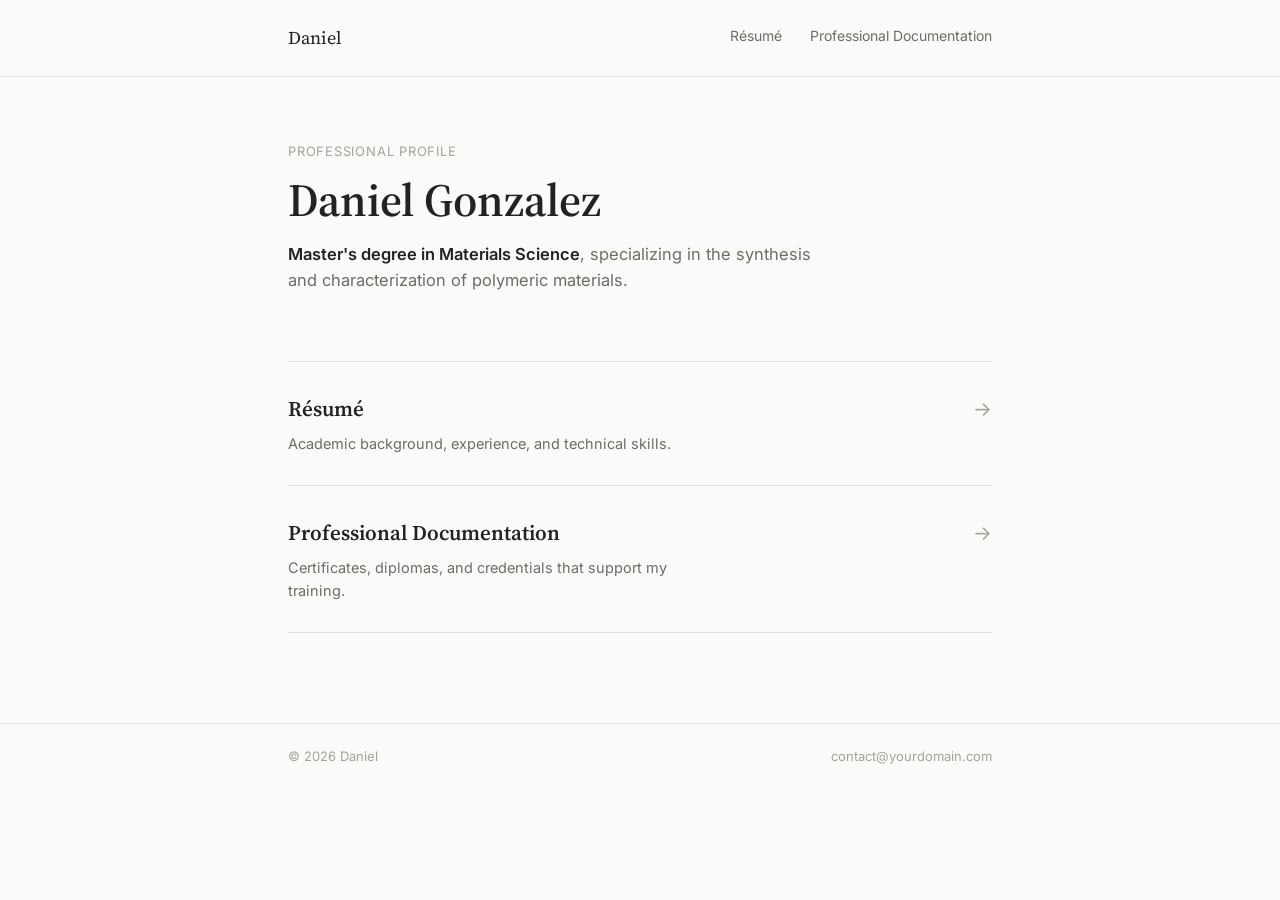
==== commit 1af09ea0: "Update index.html" ====
--- a/index.html
+++ b/index.html
@@ -3,7 +3,7 @@
 <head>
 <meta charset="UTF-8">
 <meta name="viewport" content="width=device-width, initial-scale=1.0">
-<title>Daniel — Professional Profile</title>
+<title>Daniel Gonzalez — Professional Profile</title>
 <link rel="preconnect" href="https://fonts.googleapis.com">
 <link href="https://fonts.googleapis.com/css2?family=Source+Serif+4:opsz,wght@8..60,400;8..60,600&family=Inter:wght@400;500;600&display=swap" rel="stylesheet">
 <link rel="stylesheet" href="styles.css">
@@ -76,7 +76,7 @@
 
   <section class="hero">
     <p class="eyebrow">Professional profile</p>
-    <h1>Daniel</h1>
+    <h1>Daniel Gonzalez</h1>
     <p class="subtitle">
       <strong>Master's degree in Materials Science</strong>, specializing in the
       synthesis and characterization of polymeric materials.
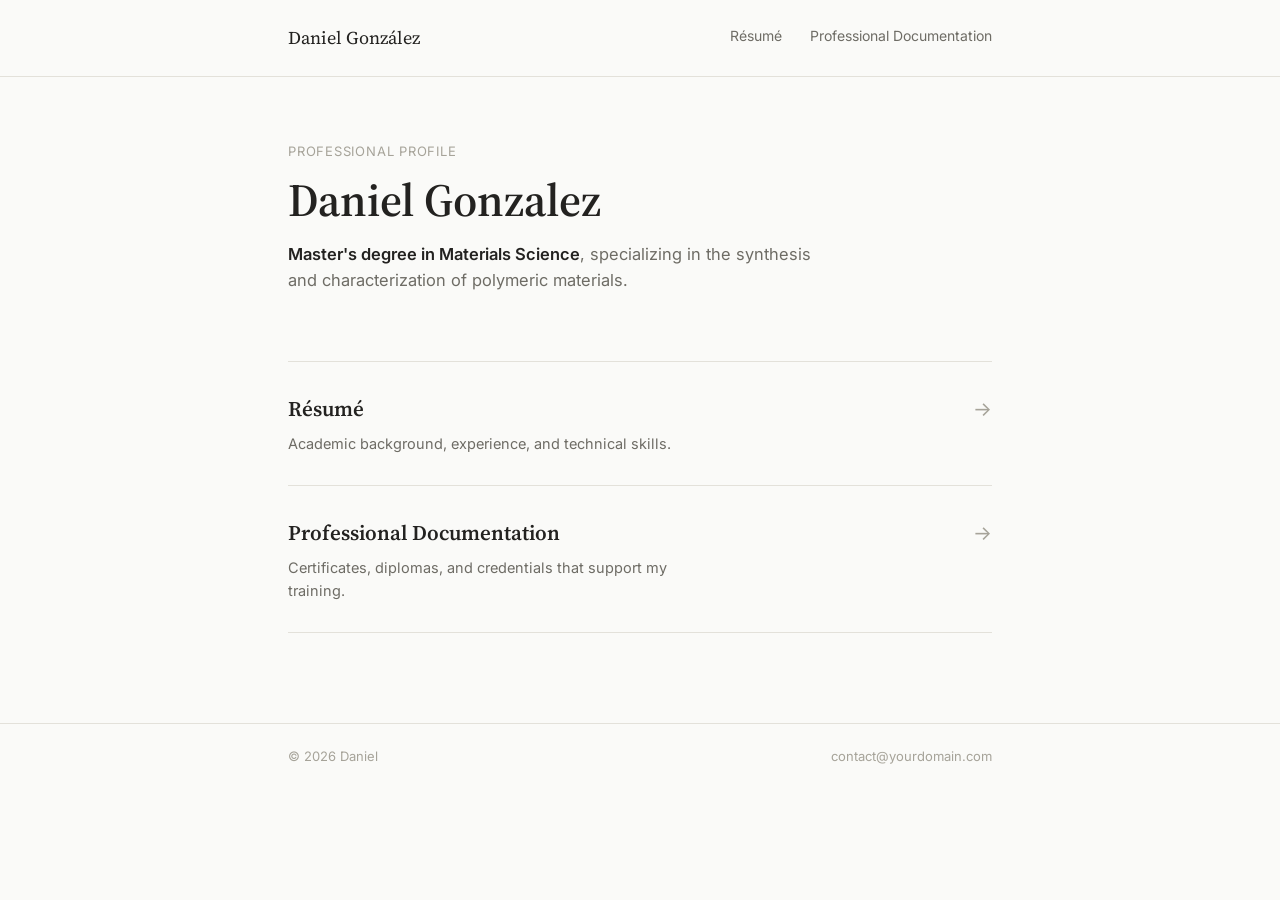
==== commit 6eef56f9: "Update index.html" ====
--- a/index.html
+++ b/index.html
@@ -64,7 +64,7 @@
 
 <header class="topbar">
   <div class="wrap">
-    <div class="brand">Daniel</div>
+    <div class="brand">Daniel González</div>
     <nav>
       <a href="cv.html">Résumé</a>
       <a href="certificados.html">Professional Documentation</a>
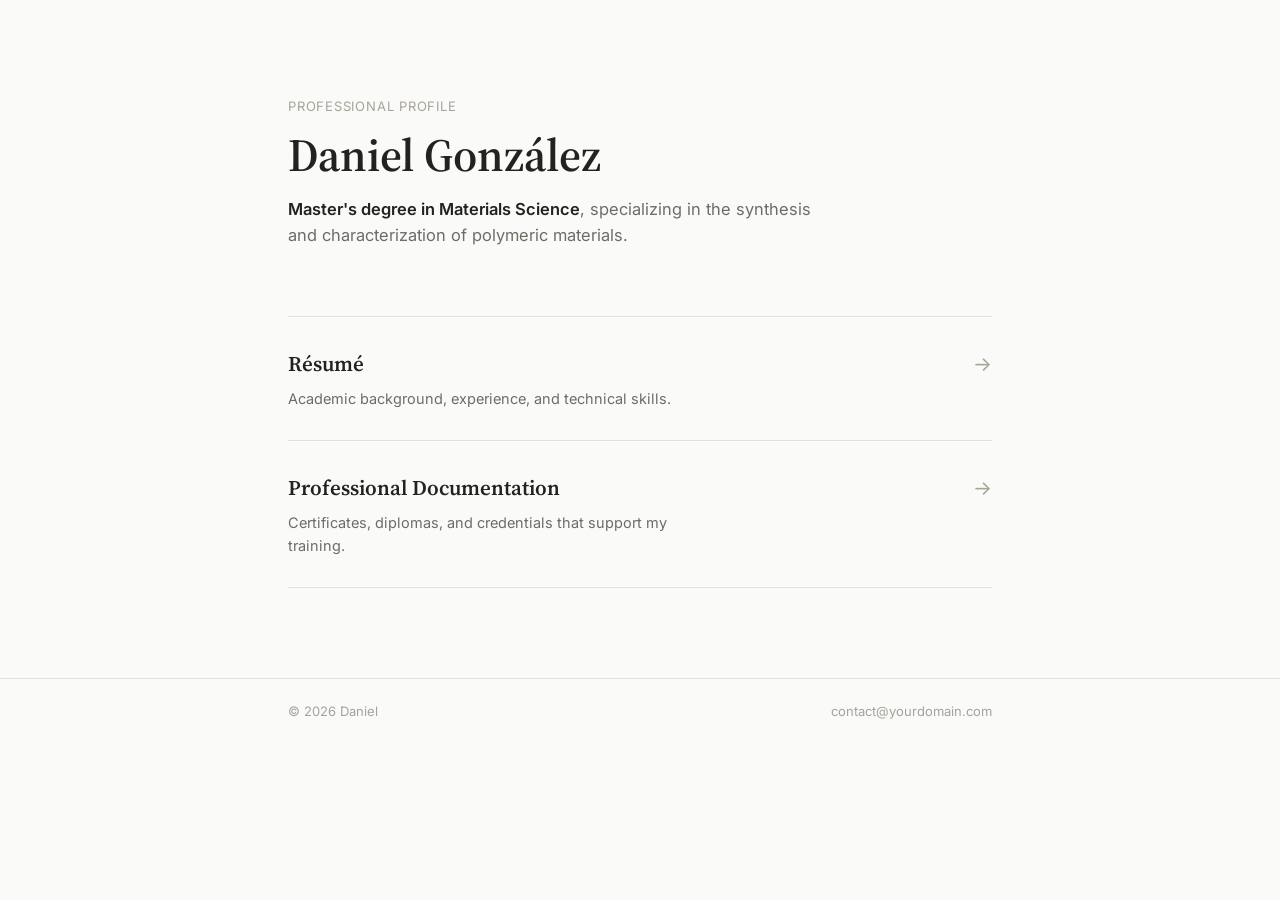
==== commit 1dc86f27: "Add files via upload" ====
--- a/index.html
+++ b/index.html
@@ -3,12 +3,12 @@
 <head>
 <meta charset="UTF-8">
 <meta name="viewport" content="width=device-width, initial-scale=1.0">
-<title>Daniel Gonzalez — Professional Profile</title>
+<title>Daniel — Professional Profile</title>
 <link rel="preconnect" href="https://fonts.googleapis.com">
 <link href="https://fonts.googleapis.com/css2?family=Source+Serif+4:opsz,wght@8..60,400;8..60,600&family=Inter:wght@400;500;600&display=swap" rel="stylesheet">
 <link rel="stylesheet" href="styles.css">
 <style>
-  .hero{ padding: 64px 0 12px; }
+  .hero{ padding: 96px 0 12px; }
   .hero h1{
     font-family: var(--font-serif);
     font-weight: 600;
@@ -62,21 +62,11 @@
 </head>
 <body>
 
-<header class="topbar">
-  <div class="wrap">
-    <div class="brand">Daniel González</div>
-    <nav>
-      <a href="cv.html">Résumé</a>
-      <a href="certificados.html">Professional Documentation</a>
-    </nav>
-  </div>
-</header>
-
 <main class="wrap">
 
   <section class="hero">
     <p class="eyebrow">Professional profile</p>
-    <h1>Daniel Gonzalez</h1>
+    <h1>Daniel González</h1>
     <p class="subtitle">
       <strong>Master's degree in Materials Science</strong>, specializing in the
       synthesis and characterization of polymeric materials.
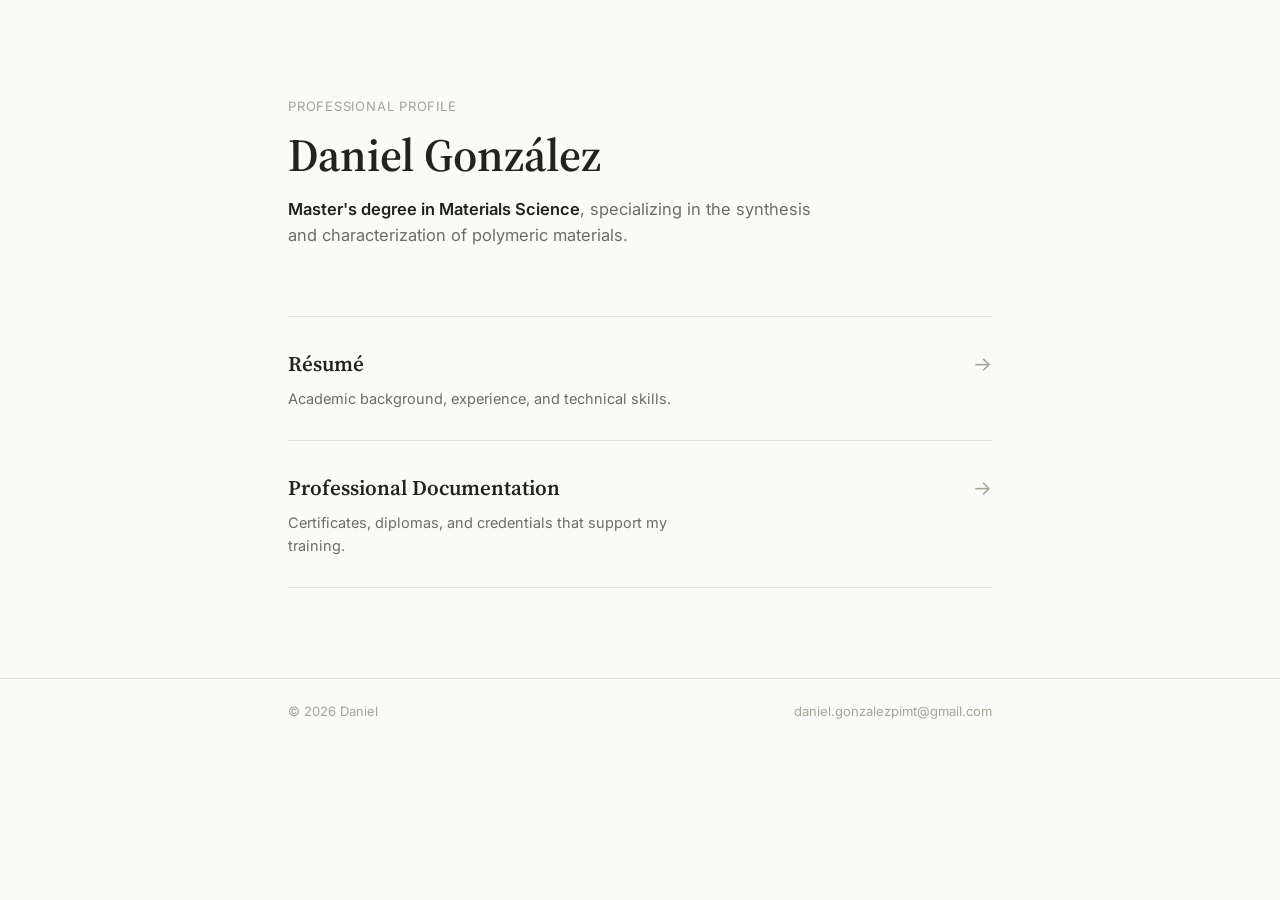
==== commit 01590ca2: "Update index.html" ====
--- a/index.html
+++ b/index.html
@@ -100,7 +100,7 @@
 <footer>
   <div class="wrap">
     <p>© <span id="year"></span> Daniel</p>
-    <p>contact@yourdomain.com</p>
+    <p>daniel.gonzalezpimt@gmail.com</p>
   </div>
 </footer>
 
